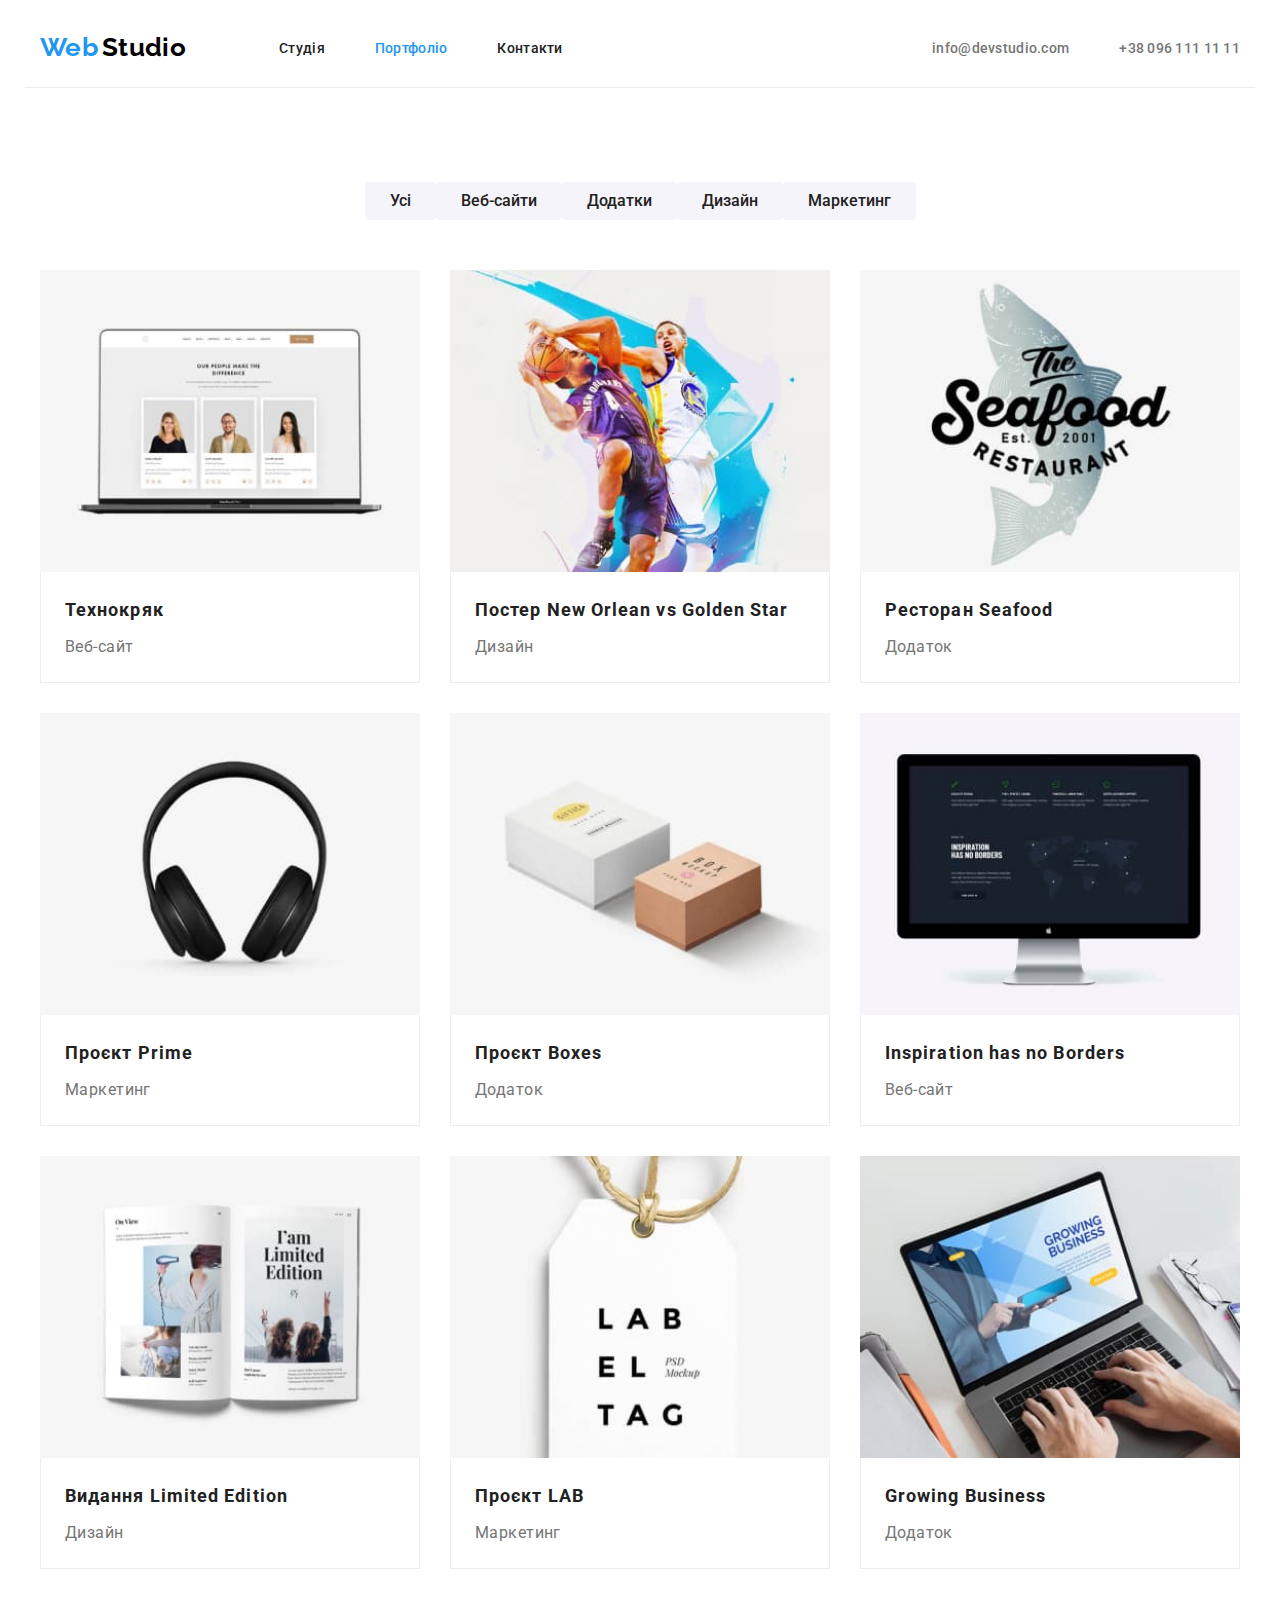
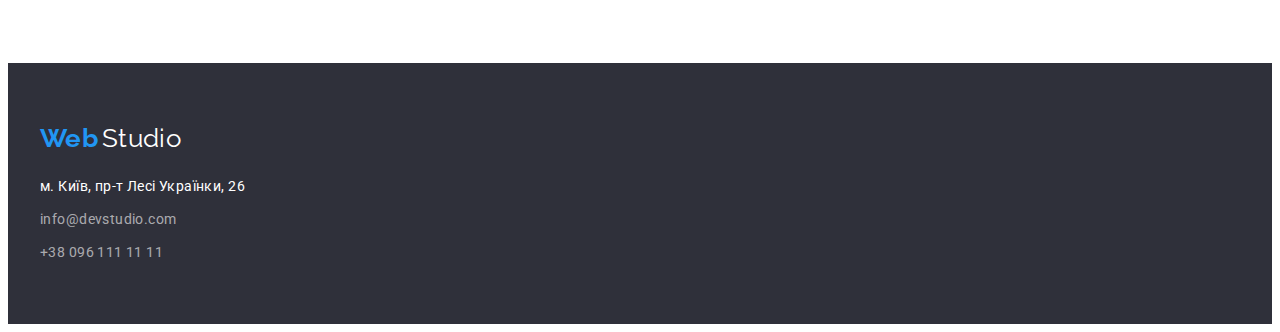
==== portfolio.html @ d44a03df "update1" ====
<!DOCTYPE html>
<html lang="uk">

<head>
    <meta charset="UTF-8">
    <meta http-equiv="X-UA-Compatible" content="IE=edge">
    <meta name="viewport" content="width=device-width, initial-scale=1.0">
    <title>Портфоліо</title>
    <link rel="preconnect" href="https://fonts.googleapis.com">
    <link rel="preconnect" href="https://fonts.gstatic.com" crossorigin>
    <link
        href="https://fonts.googleapis.com/css2?family=Raleway:wght@700&family=Roboto:wght@400;500;700;900&display=swap"
        rel="stylesheet">
    <link rel="stylesheet" href="./css/styles.css">
</head>

<body>
    <header class="page-header">

        <div class="container header">
            <nav class="header-nav">
                <a class="header-logo link" href="./index.html">
                    <span class="logo-web">Web</span>
                    <span class="logo-studio">Studio</span></a>
                <ul class="nav-list list">
                    <li class="item active-page">
                        <a class="header-list-link link" href="./index.html">Студія</a>
                    </li>
                    <li class="item">
                        <a class="header-list-link current link" href="./portfolio.html">Портфоліо</a>
                    </li>
                    <li class="item">
                        <a class="header-list-link link" href="./index.html">Контакти</a>
                    </li>
                </ul>
            </nav>

            <ul class="auth-nav list">
                <li>
                    <a class="contact-list header-list-link link"
                        href="mailto:info@devstudio.com">info@devstudio.com</a>
                </li>
                <li>
                    <a class="contact-list link" href="tel:+380961111111">+38 096 111 11 11</a>
                </li>
            </ul>
        </div>
        <main>
            <section class="section-proect">

                <div class="container">
                    <ul class="menu-btn list">

                        <li><button class="btn btn-active item-btn" type="button">Усі</button></li>
                        <li><button class="btn btn-active item-btn" type="button">Веб-сайти</button></li>
                        <li><button class="btn btn-active item-btn" type="button">Додатки</button></li>
                        <li><button class="btn btn-active item-btn" type="button">Дизайн</button></li>
                        <li><button class="btn btn-active item-btn" type="button">Маркетинг</button></li>

                    </ul>


                    <!-- Proects -->
                    <ul class="list proect-list">
                        <li class="item">
                            <img src="./image/website.jpg" alt="Технокряк.Веб-сайт" width="270">

                            <div class="title-project">
                                <h3 class="title-proect">Технокряк</h3>
                                <p class="about-proect">Веб-сайт</p>
                            </div>

                        </li>
                        <li class="item">
                            <img src="./image/poster.jpg" alt="Постер New Orlean vs Golden Star.Дизайн" width="270">

                            <div class="title-project">
                                <h3 class="title-proect">Постер New Orlean vs Golden Star</h3>
                                <p class="about-proect">Дизайн</p>
                            </div>

                        </li>
                        <li class="item">
                            <img class="" src="./image/rectaurant.jpg" alt="Ресторан Seafood.Додаток" width="270">

                            <div class="title-project">
                                <h3 class="title-proect">Ресторан Seafood</h3>
                                <p class="about-proect">Додаток</p>
                            </div>

                        </li>
                        <li class="item">
                            <img src="./image/proectp.jpg" alt="Проєкт Prime.Маркетинг" width="270">

                            <div class="title-project">
                                <h3 class="title-proect">Проєкт Prime</h3>
                                <p class="about-proect">Маркетинг</p>
                            </div>

                        </li>
                        <li class="item">
                            <img src="./image/proectb.jpg" alt="Проєкт Boxes.Додаток" width="270">

                            <div class="title-project">
                                <h3 class="title-proect">Проєкт Boxes</h3>
                                <p class="about-proect">Додаток</p>
                            </div>

                        </li>
                        <li class="item">
                            <img src="./image/border.jpg" alt="Inspiration has no Borders.Веб-сайт" width="270">

                            <div class="title-project">
                                <h3 class="title-proect">Inspiration has no Borders</h3>
                                <p class="about-proect">Веб-сайт</p>
                            </div>

                        </li>
                        <li class="item">
                            <img src="./image/limited.jpg" alt="Видання Limited Edition.Дизайн" width="270">

                            <div class="title-project">
                                <h3 class="title-proect">Видання Limited Edition</h3>
                                <p class="about-proect">Дизайн</p>
                            </div>

                        </li>
                        <li class="item">
                            <img src="./image/lab.jpg" alt="Проєкт LAB.Маркетинг" width="270">

                            <div class="title-project">
                                <h3 class="title-proect">Проєкт LAB</h3>
                                <p class="about-proect">Маркетинг</p>
                            </div>

                        </li>
                        <li class="item">
                            <img src="./image/bisiness.jpg" alt="Growing Business.Додаток" width="270">

                            <div class="title-project">
                                <h3 class="title-proect">Growing Business</h3>
                                <p class="about-proect">Додаток</p>
                            </div>

                        </li>
                    </ul>
                </div>
            </section>
        </main>
        <footer>
            <div class="container">
                <a class="footer-logo link" href="./index.html">
                    <span class="logo-web">Web</span>
                    <span class="foter-studio">Studio</span></a>

                <address>
                    <ul class="list address">

                        <li>
                            <a class="adress-list link" href="https://goo.gl/maps/zooYpdzWJt4bHRCt7" target="_blank"
                                rel="noopener noreferrer nofollow">м. Київ, пр-т Лесі Українки, 26</a>
                        </li>

                        <li>
                            <a class="adress-contact-list mail link"
                                href="mailto:info@devstudio.com">info@devstudio.com</a>
                        </li>
                        <li>
                            <a class="adress-contact-list link" href="tel:+380961111111">+38 096 111 11 11</a>
                        </li>
                    </ul>
                </address>
            </div>

        </footer>
</body>

</html>
---- css/styles.css ----
/* General styles */

:root {
  --color-background-title: #ffffff;
  --color-text: #212121;
  --color-logo-header-hover: #2196f3;
  --color-focus: #188ce8;
  --color-line-down-head: #ececec;
  --color-logo-studio: #000000;
  --color-mailto-tel-details: #757575;
  --color-background-hero-footer: #2f303a;
  --color-title-hero: #ffffff;
  --color-section-team: #f5f4fa;
  --color-details-about: #f5f5f5;
}

.container {
  width: 1200px;
  padding-left: 15px;
  padding-right: 15px;
  margin-left: auto;
  margin-right: auto;
  /* outline: 1px solid red; */
}

h1,
h2,
h3,
ul,
p {
  margin-top: 0;
  margin-bottom: 0;
}

* {
  padding: 0;
}

body {
  font-family: "Roboto", sans-serif;
  background: var(--color-background-title);
  font-size: 14px;
  letter-spacing: 0.03em;
}

.link {
  text-decoration: none;
}

.list {
  list-style: none;
}

/* Header */



.header {
  margin-bottom: 0;
  border-bottom: 1px solid #ececec;

  display: flex;
  align-items: center;
}


.auth-nav {
  display: flex;
  margin-left: auto;
}

.header-logo {
  padding: 24px 0;
  margin-right: 93px;
}

.nav-list,
.header-nav {
  display: flex;
  align-items: center;
}

.nav-list .item:not(:first-child) {
  margin-left: 50px;
}

.logo-web {
  font-family: "Raleway";
  font-weight: 700;
  font-size: 26px;
  line-height: calc(31 / 26);
  color: var(--color-logo-header-hover);
}

.logo-studio {
  font-family: "Raleway";
  font-weight: 700;
  font-size: 26px;
  line-height: calc(31 / 26);
  color: var(--color-logo-studio);
}

.header-list-link {
  font-weight: 500;
  line-height: calc(16 / 14);
  letter-spacing: 0.02em;
  color: var(--color-text);
 
}

.contact-list {
  font-weight: 500;
  line-height: calc(16 / 14);
  letter-spacing: 0.02em;
  color: var(--color-mailto-tel-details);
   margin-left: 50px;
}

.header-list-link:hover,
.header-list-link:focus {
  color: var(--color-logo-header-hover);
}

.nav-list a:hover,
.nav-list a:focus,
.auth-nav a:hover,
.auth-nav a:focus {
  color: var(--color-logo-header-hover);
}

.nav-list .current  {
  color: var(--color-logo-header-hover);
}



/* Main */

.hero {
  background: var(--color-background-hero-footer);
  padding-top: 200px;
  padding-bottom: 200px;
  margin-top: 0;
  text-align: center;
}


.title-hero {
  font-weight: 900;
  font-size: 44px;
  line-height: calc(60 / 44);
  color: var(--color-background-title);
  text-align: center;
  letter-spacing: 0.06em;
  text-transform: uppercase;
  margin-bottom: 60px;
}

.button {
  display: inline;
  margin-left: auto;
  margin-right: auto;
  justify-content: center;

  font-family: inherit;
  font-weight: 700;
  font-size: 16px;
  line-height: calc(30 / 16);
  color: var(--color-background-title);
  cursor: pointer;
  width: 216px;
  height: 50px;
  border-radius: 4px;
  border: none;
}

.header-button {
  background: var(--color-logo-header-hover);
  box-shadow: 0px 4px 4px rgba(0, 0, 0, 0.15);

}

.header-button:hover,
.header-button:focus {
  background-color: var(--color-focus);
}

/* Spesials */

.visually-hidden {
  position: absolute;
  white-space: nowrap;
  width: 1px;
  height: 1px;
  overflow: hidden;
  border: 0;
  padding: 0;
  clip: rect(0 0 0 0);
  clip-path: inset(50%);
  margin: -1px;
}


.about-details {
  background: var(--color-details);
  padding-top: 94px;
}

.list-title {
  line-height: calc(16 / 14);
  text-transform: uppercase;
  color: var(--color-text);

  margin-bottom: 10px;
}

.details-list {
  display: flex;
}

.details-list>.item:not(:last-child) {
  margin-right: 30px;
}

.details-list>.item {
  width: calc((100%-120px) / 4);
}

.description-details {
  line-height: calc(24 / 14);
  color: var(--color-mailto-tel-details);
}

/* Employment */

.employment {
  background: var(--color-details-about);
  padding: 94px 0;
}

.title-about {
  font-size: 36px;
  line-height: calc(42 / 36);
  color: var(--color-text);
  text-align: center;
  margin-bottom: 50px;
}

.list-employment {
  display: flex;
}

img {
  display: block;
}

.list-employment>.item:not(:last-child) {
  margin-right: 30px;
}

.list-employment>.item {
  width: 370px;
}

/* Team */

.about-team {
  padding: 94px 0;
  background: var(--color-section-team);
}

.title-about-team {
  font-size: 36px;
  line-height: calc(42 / 36);
  color: var(--color-text);
  text-align: center;
  margin: 0;
  margin-bottom: 50px;
}

.team-title {
  font-size: 16px;
  line-height: calc(19 / 16);
  color: var(--color-text);
  margin: 0px;
  margin-bottom: 10px;
}

.about-team-title {
  font-size: 16px;
  line-height: calc(19 / 16);
  color: var(--color-mailto-tel-details);

}

.team-list {
  display: flex;
  padding-left: 0px;
  justify-content: space-around;
  list-style: none;
  margin: 0px;
}

.team-list>li {
  background-color: var(--accent-color2);
  border-radius: 4px;
  margin-left: 30px;
}

.text-team {
  text-align: center;
  margin-top: 30px;
  margin-bottom: 30px;
}

.team-list .item {
  border-radius: 0, 0, 4px, 4px;
  box-shadow: 0px 1px 3px rgba(0, 0, 0, 0.12), 0px 1px 1px rgba(0, 0, 0, 0.14),
    0px 2px 1px rgba(0, 0, 0, 0.2);
  padding: 0px;
  margin-left: 0px;
}

.team-item:not(:first-child) {
  padding: 0px;
  margin-left: 30px;
}

/* Footer */

footer {
  padding: 60px 0;
  background: var(--color-background-hero-footer);
}

.footer-logo {
  display: block;
  margin-bottom: 20px;
}

.foter-studio {
  font-family: "Raleway";
  font-size: 26px;
  line-height: calc(31 / 26);
  color: var(--color-background-title);
}

.address .adress-list {
  display: block;
  font-style: normal;
  color: var(--color-background-title);
  line-height: calc(24 / 14);
  margin-bottom: 9px;
}

.mail {
  display: block;
  margin-bottom: 9px;
}

.adress-contact-list {
  font-style: normal;
  line-height: calc(24 / 14);
  color: rgba(255, 255, 255, 0.6);
}

/* Portfolio */

.menu-btn {
   display: flex;
  justify-content: center;

  margin-bottom: 50px;
}

.btn {
  font-family: "Roboto";
  font-weight: 500;
  font-size: 16px;
  line-height: calc(26 / 16);
  text-align: center;
  color: var(--color-text);
  cursor: pointer;

  border-radius: 4px;
  background-color: #f5f4fa;
  border: none;
}

.item-btn {
  padding: 6px 25px;
}

.menu-btn .item:not(:last-child) {
  margin-right: 8px;
}

.btn:hover,
.bnt:focus {
  color: var(--color-background-title);
}

.btn-active:hover,
.btn-active:focus {
  background: var(--color-logo-header-hover);
  color: #ffffff;
}


/* Proects */

.section-proect {
  padding: 94px 0;
}

.proect-list {
  display: flex;
  flex-wrap: wrap;
  gap: 30px;

  padding: 0;
  margin: 0;
  list-style: none;


}

.proect-list  > .item {
  flex-basis: calc((100% - 60px) / 3) ;
  
}

img {
  display: block; 
  width: 100%;  
  height: auto;
}

.title-proect {
  font-size: 18px;
  line-height: calc(36 / 18);
  letter-spacing: 0.06em;
  color: var(--color-text);

  margin-bottom: 4px;
}

.about-proect {
  font-size: 16px;
  line-height: calc(30 / 16);
  color: var(--color-mailto-tel-details);
}

.title-project {
  border-left: 1px solid #eeeeee;
  border-bottom: 1px solid #eeeeee;
  border-right: 1px solid #eeeeee;
  padding: 20px 24px;

  text-align: left;
}
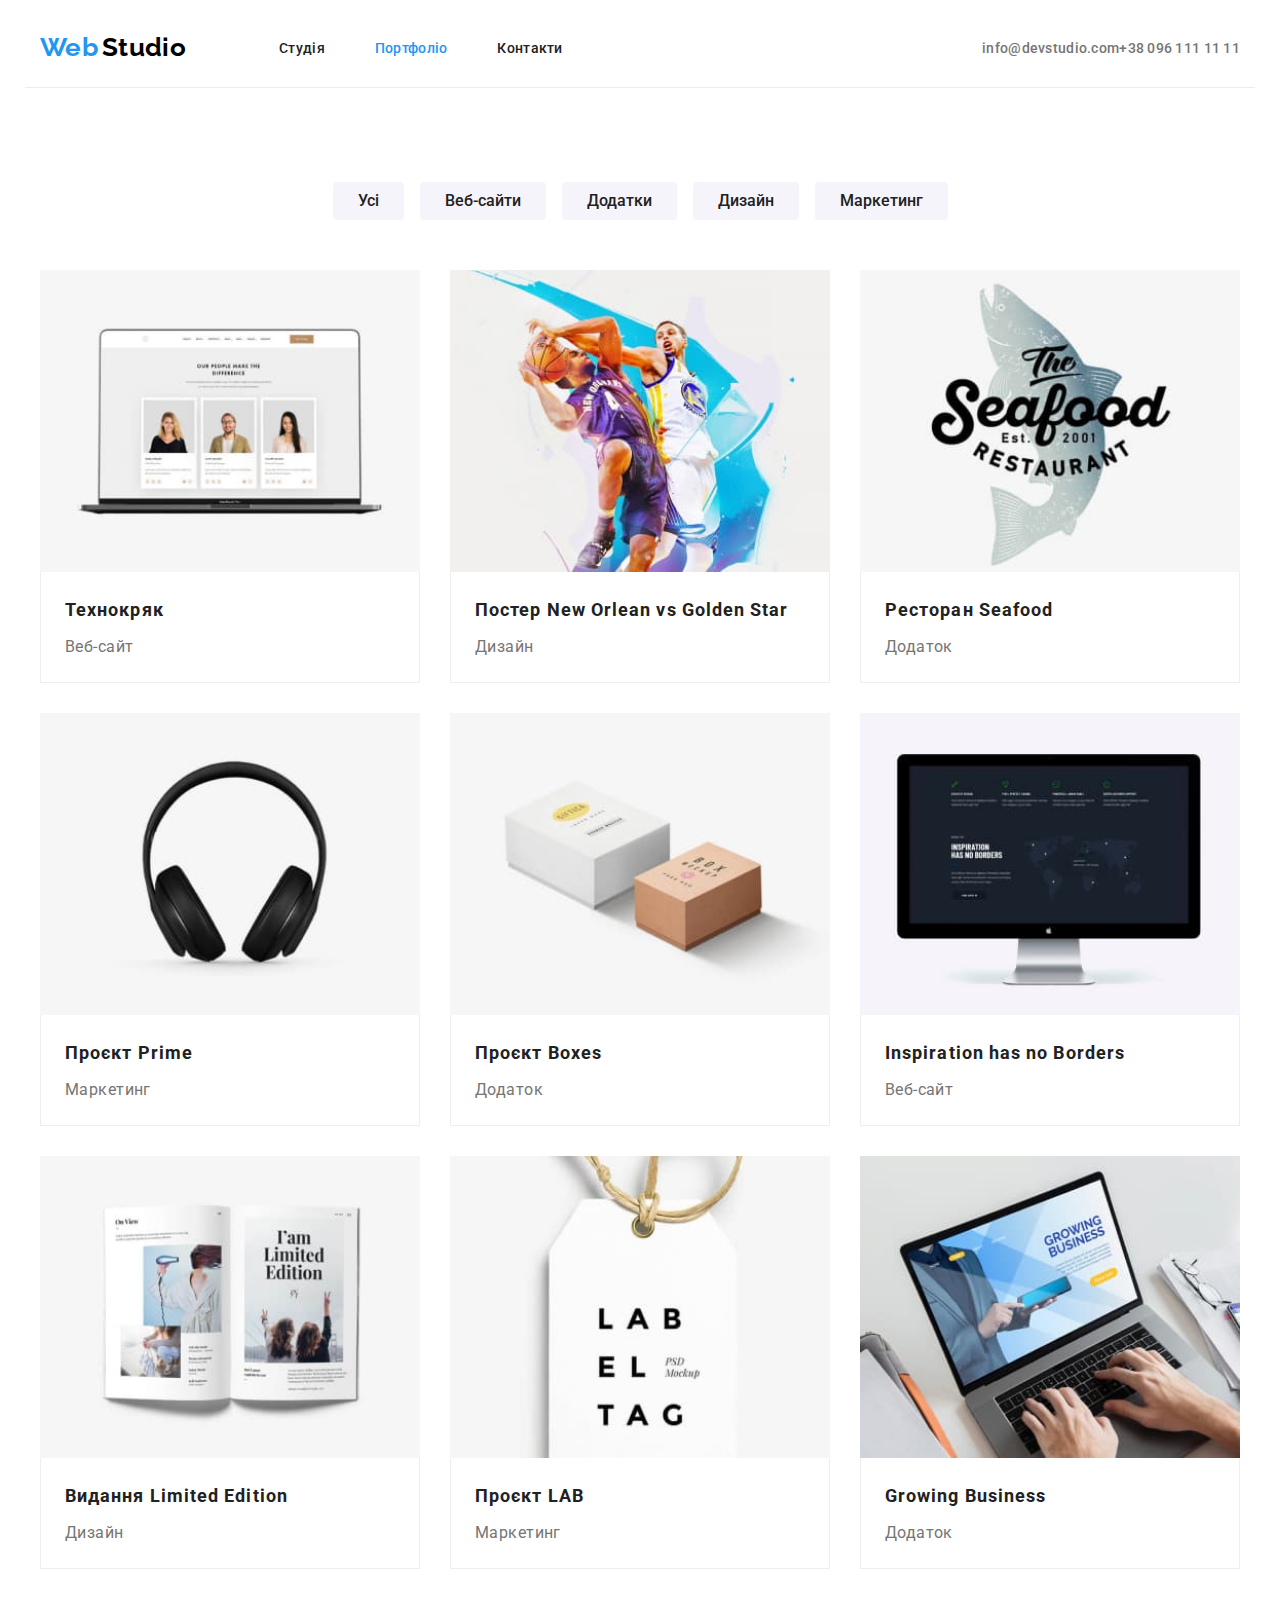
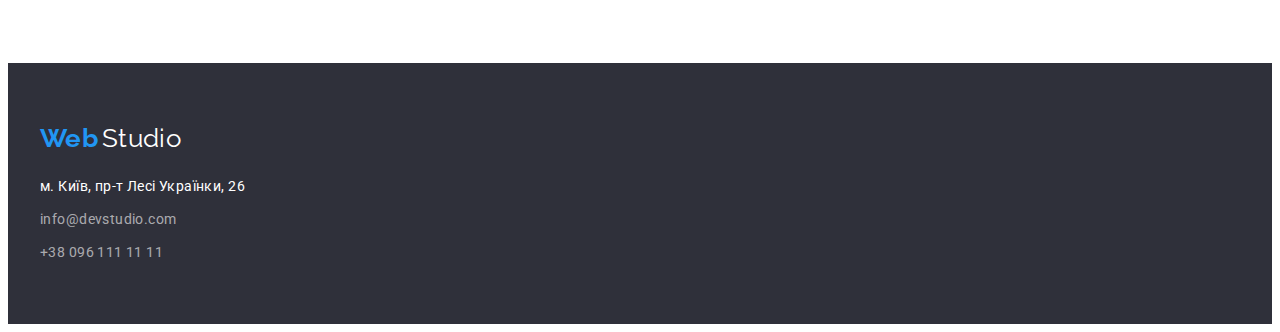
==== commit 39720339: "update2" ====
--- a/portfolio.html
+++ b/portfolio.html
@@ -51,11 +51,11 @@
                 <div class="container">
                     <ul class="menu-btn list">
 
-                        <li><button class="btn btn-active item-btn" type="button">Усі</button></li>
-                        <li><button class="btn btn-active item-btn" type="button">Веб-сайти</button></li>
-                        <li><button class="btn btn-active item-btn" type="button">Додатки</button></li>
-                        <li><button class="btn btn-active item-btn" type="button">Дизайн</button></li>
-                        <li><button class="btn btn-active item-btn" type="button">Маркетинг</button></li>
+                        <li class="item"><button class="btn btn-active item-btn" type="button">Усі</button></li>
+                        <li class="item"><button class="btn btn-active item-btn" type="button">Веб-сайти</button></li>
+                        <li class="item"><button class="btn btn-active item-btn" type="button">Додатки</button></li>
+                        <li class="item"><button class="btn btn-active item-btn" type="button">Дизайн</button></li>
+                        <li class="item"><button class="btn btn-active item-btn" type="button">Маркетинг</button></li>
 
                     </ul>
 
--- a/css/styles.css
+++ b/css/styles.css
@@ -84,6 +84,10 @@
   margin-left: 50px;
 }
 
+.auth-nav .item:not(:first-child) {
+  margin-left: 50px;
+}
+
 .logo-web {
   font-family: "Raleway";
   font-weight: 700;
@@ -113,7 +117,6 @@
   line-height: calc(16 / 14);
   letter-spacing: 0.02em;
   color: var(--color-mailto-tel-details);
-   margin-left: 50px;
 }
 
 .header-list-link:hover,
@@ -296,7 +299,7 @@
 .team-list {
   display: flex;
   padding-left: 0px;
-  justify-content: space-around;
+  justify-content: space-between;
   list-style: none;
   margin: 0px;
 }
@@ -309,8 +312,8 @@
 
 .text-team {
   text-align: center;
-  margin-top: 30px;
-  margin-bottom: 30px;
+  padding-top: 30px;
+  padding-bottom: 30px;
 }
 
 .team-list .item {
@@ -373,6 +376,10 @@
   margin-bottom: 50px;
 }
 
+.menu-btn .item:not(:first-child) {
+  margin-left: 8px;
+}
+
 .btn {
   font-family: "Roboto";
   font-weight: 500;
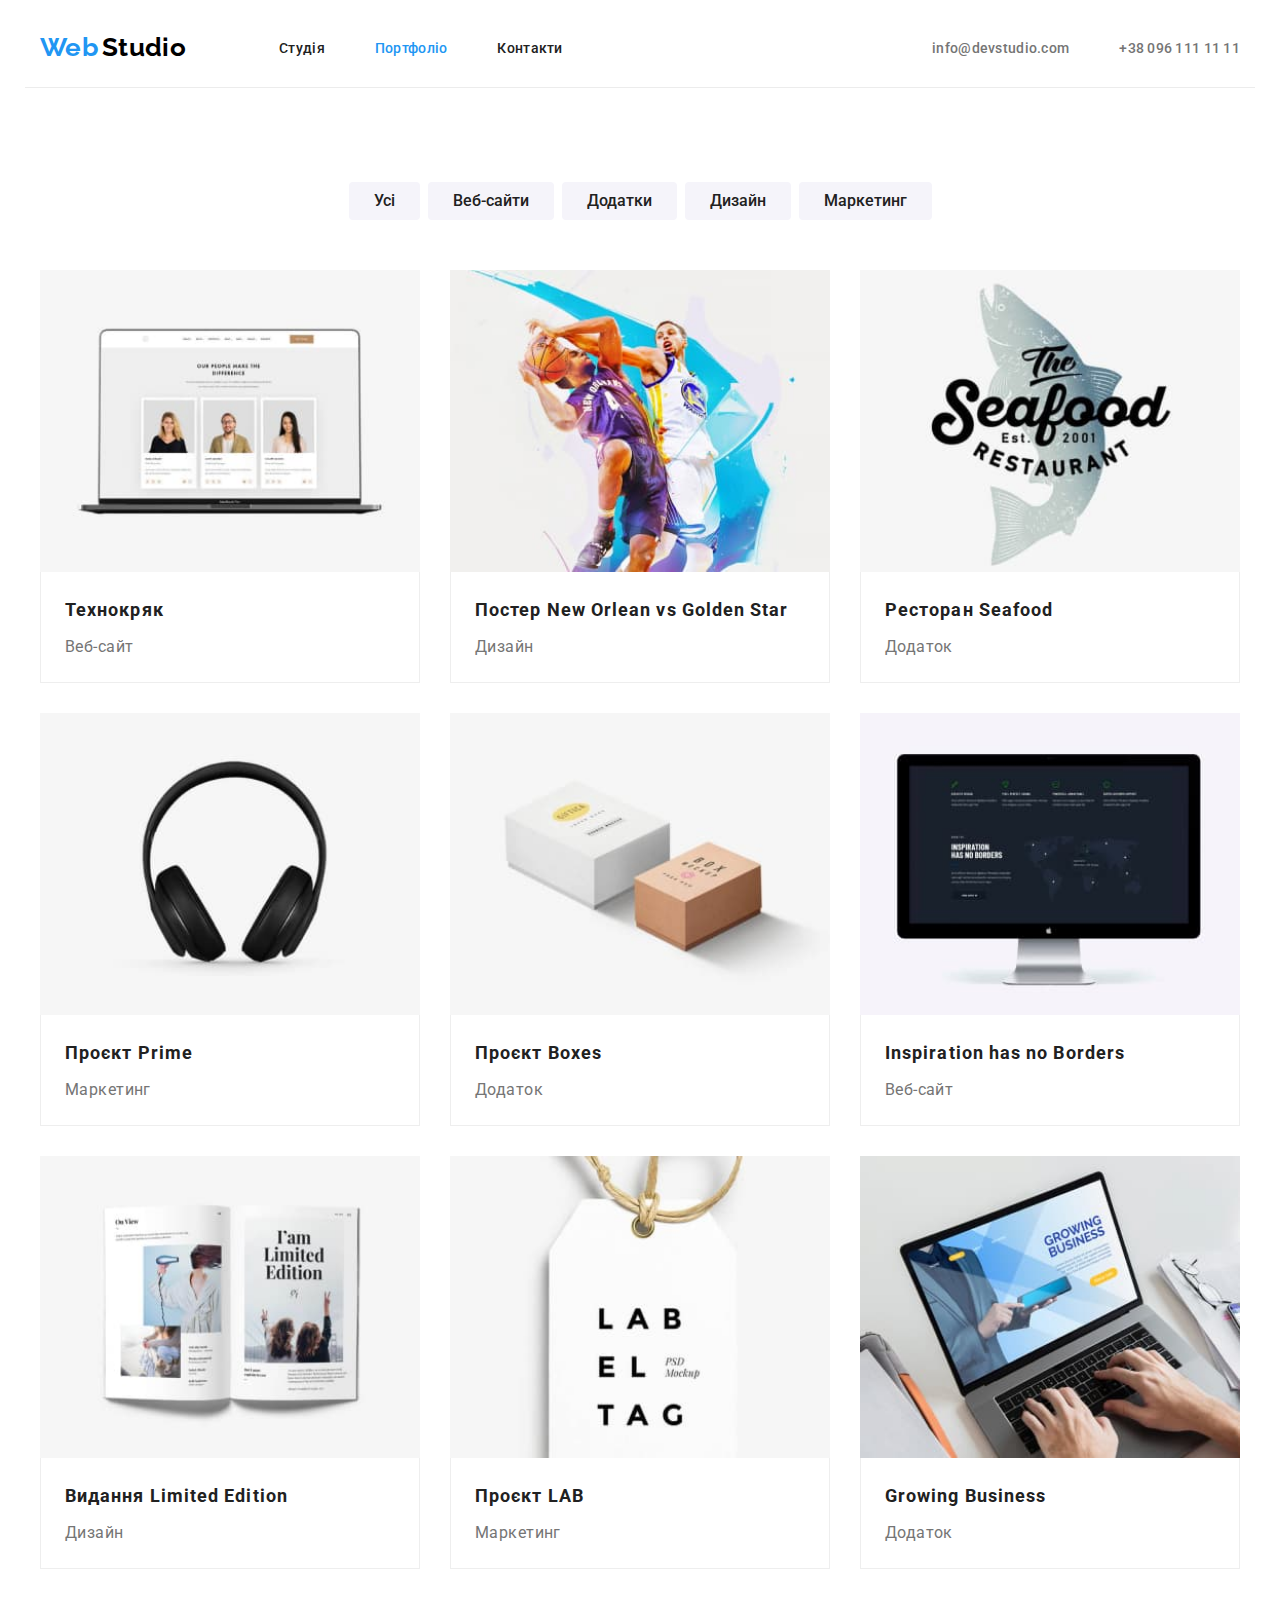
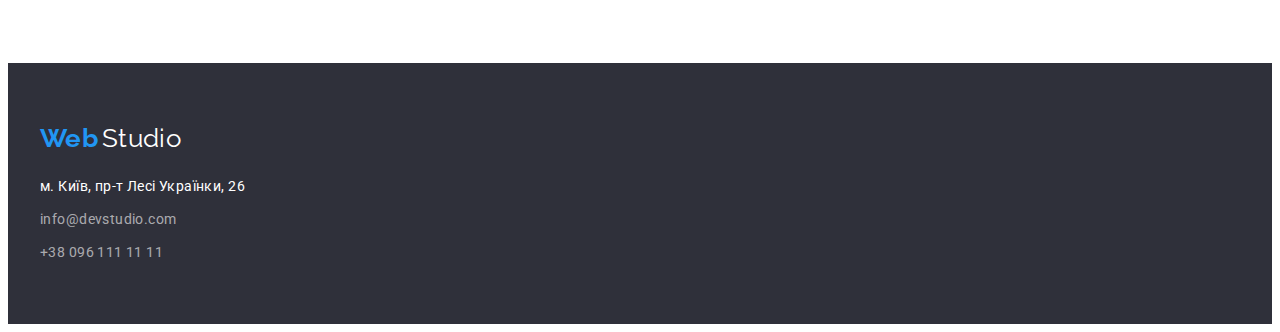
==== commit 6a736a05: "update3" ====
--- a/portfolio.html
+++ b/portfolio.html
@@ -36,11 +36,11 @@
             </nav>
 
             <ul class="auth-nav list">
-                <li>
+                <li class="item">
                     <a class="contact-list header-list-link link"
                         href="mailto:info@devstudio.com">info@devstudio.com</a>
                 </li>
-                <li>
+                <li class="item">
                     <a class="contact-list link" href="tel:+380961111111">+38 096 111 11 11</a>
                 </li>
             </ul>
--- a/css/styles.css
+++ b/css/styles.css
@@ -109,7 +109,7 @@
   line-height: calc(16 / 14);
   letter-spacing: 0.02em;
   color: var(--color-text);
- 
+
 }
 
 .contact-list {
@@ -131,7 +131,7 @@
   color: var(--color-logo-header-hover);
 }
 
-.nav-list .current  {
+.nav-list .current {
   color: var(--color-logo-header-hover);
 }
 
@@ -210,7 +210,8 @@
 }
 
 .list-title {
-  line-height: calc(16 / 14);
+  font-size: 14px;
+  line-height: 16px;
   text-transform: uppercase;
   color: var(--color-text);
 
@@ -370,7 +371,7 @@
 /* Portfolio */
 
 .menu-btn {
-   display: flex;
+  display: flex;
   justify-content: center;
 
   margin-bottom: 50px;
@@ -398,8 +399,8 @@
   padding: 6px 25px;
 }
 
-.menu-btn .item:not(:last-child) {
-  margin-right: 8px;
+.menu-btn .item:not(:first-child) {
+  margin-left: 8px;
 }
 
 .btn:hover,
@@ -432,14 +433,14 @@
 
 }
 
-.proect-list  > .item {
-  flex-basis: calc((100% - 60px) / 3) ;
-  
+.proect-list>.item {
+  flex-basis: calc((100% - 60px) / 3);
+
 }
 
 img {
-  display: block; 
-  width: 100%;  
+  display: block;
+  width: 100%;
   height: auto;
 }
 
@@ -465,6 +466,4 @@
   padding: 20px 24px;
 
   text-align: left;
-}
-
-
+}